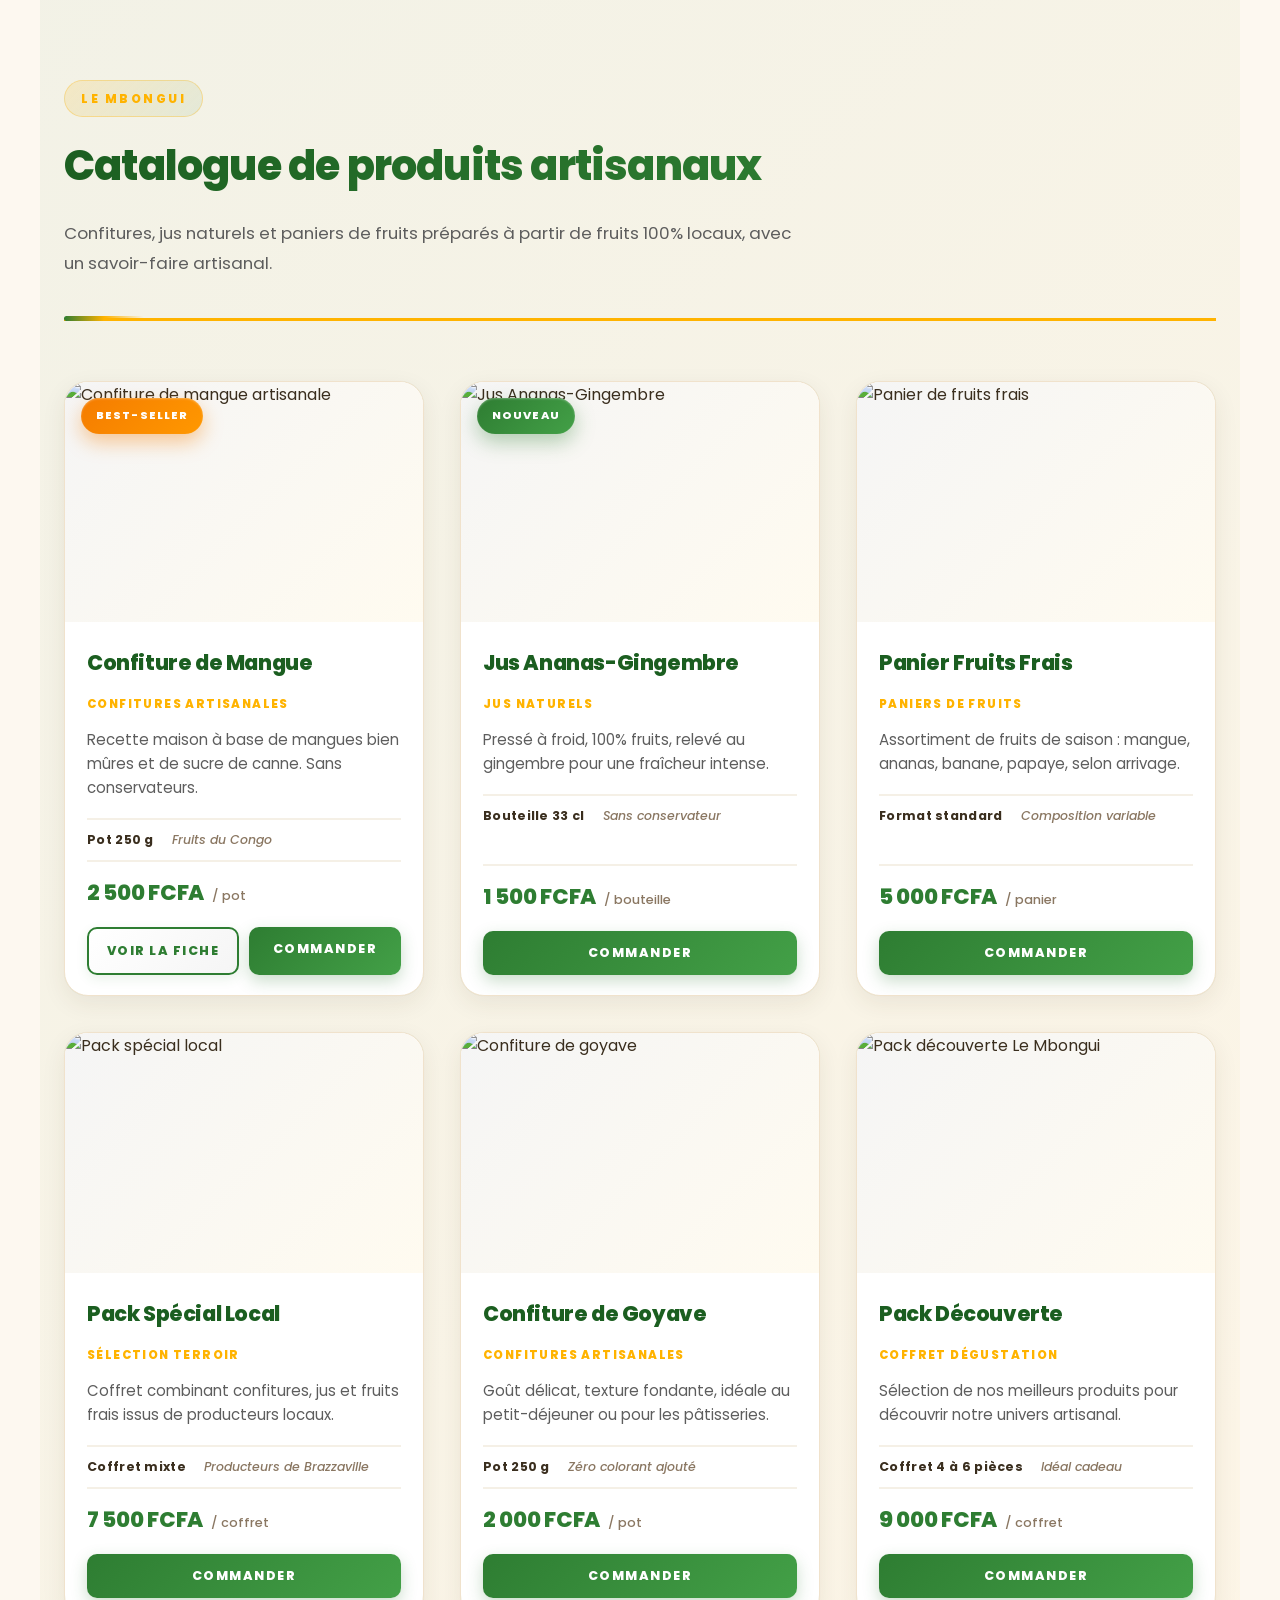
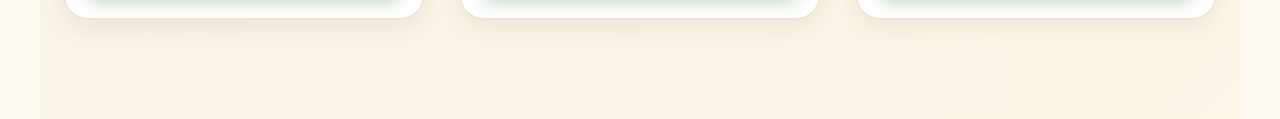
==== catalogue.html @ 591f15d1 "Ajout des fichiers Catalogues" ====
<!DOCTYPE html>
<html lang="fr">
<head>
    <meta charset="UTF-8">
    <meta name="viewport" content="width=device-width, initial-scale=1.0">
    <title>Catalogue - Le Mbongui</title>

    <!-- Google Fonts -->
    <link rel="preconnect" href="https://fonts.googleapis.com">
    <link rel="preconnect" href="https://fonts.gstatic.com" crossorigin>
    <link
        href="https://fonts.googleapis.com/css2?family=Poppins:ital,wght@0,100;0,200;0,300;0,400;0,500;0,600;0,700;0,800;0,900;1,100;1,200;1,300;1,400;1,500;1,600;1,700;1,800;1,900&display=swap"
        rel="stylesheet">

    <!-- Font Awesome pour les icônes -->
    <link rel="stylesheet"
          href="https://cdnjs.cloudflare.com/ajax/libs/font-awesome/6.6.0/css/all.min.css">

    <link rel="stylesheet" href="catalogue.css">
</head>

<body>

<main>
    <!-- SECTION CATALOGUE MODERNE -->
    <section id="catalogue" class="catalogue-wrapper">
        <section class="catalogue-header">
            <div class="catalogue-header-content">
                <span class="catalogue-tag">Le Mbongui</span>
                <h2>Catalogue de produits artisanaux</h2>
                <p>
                    Confitures, jus naturels et paniers de fruits préparés à partir de fruits 100% locaux,
                    avec un savoir-faire artisanal.
                </p>
            </div>
        </section>

        <section class="catalogue-grid-section">
            <div class="catalogue-grid">

                <!-- produit 1 -->
                <article class="product-card">
                    <div class="product-badge">Best-seller</div>
                    <div class="product-image-wrapper">
                        <img src="images/confiture de mangue.jpg" alt="Confiture de mangue artisanale">
                    </div>
                    <div class="product-body">
                        <h3 class="product-title">Confiture de Mangue</h3>
                        <p class="product-category">Confitures artisanales</p>
                        <p class="product-description">
                            Recette maison à base de mangues bien mûres et de sucre de canne. Sans conservateurs.
                        </p>

                        <div class="product-meta-row">
                            <span class="product-unit">Pot 250 g</span>
                            <span class="product-origin">Fruits du Congo</span>
                        </div>

                        <div class="product-footer">
                            <div class="product-price-line">
                                <span class="product-price">2 500 FCFA</span>
                                <span class="product-unit-detail">/ pot</span>
                            </div>
                            <div class="product-actions">
                                <a href="#" class="product-btn product-btn-outline">Voir la fiche</a>
                                <a href="#" class="product-btn">Commander</a>
                            </div>
                        </div>
                    </div>
                </article>

                <!-- produit 2 -->
                <article class="product-card">
                    <div class="product-badge badge-new">Nouveau</div>
                    <div class="product-image-wrapper">
                        <img src="images/jus ananas - gingembre.jpg" alt="Jus Ananas-Gingembre">
                    </div>
                    <div class="product-body">
                        <h3 class="product-title">Jus Ananas-Gingembre</h3>
                        <p class="product-category">Jus naturels</p>
                        <p class="product-description">
                            Pressé à froid, 100% fruits, relevé au gingembre pour une fraîcheur intense.
                        </p>

                        <div class="product-meta-row">
                            <span class="product-unit">Bouteille 33 cl</span>
                            <span class="product-origin">Sans conservateur</span>
                        </div>

                        <div class="product-footer">
                            <div class="product-price-line">
                                <span class="product-price">1 500 FCFA</span>
                                <span class="product-unit-detail">/ bouteille</span>
                            </div>
                            <div class="product-actions">
                                <a href="#" class="product-btn">Commander</a>
                            </div>
                        </div>
                    </div>
                </article>

                <!-- produit 3 -->
                <article class="product-card">
                    <div class="product-image-wrapper">
                        <img src="images/panier de fruits.jpg" alt="Panier de fruits frais">
                    </div>
                    <div class="product-body">
                        <h3 class="product-title">Panier Fruits Frais</h3>
                        <p class="product-category">Paniers de fruits</p>
                        <p class="product-description">
                            Assortiment de fruits de saison : mangue, ananas, banane, papaye, selon arrivage.
                        </p>

                        <div class="product-meta-row">
                            <span class="product-unit">Format standard</span>
                            <span class="product-origin">Composition variable</span>
                        </div>

                        <div class="product-footer">
                            <div class="product-price-line">
                                <span class="product-price">5 000 FCFA</span>
                                <span class="product-unit-detail">/ panier</span>
                            </div>
                            <div class="product-actions">
                                <a href="#" class="product-btn">Commander</a>
                            </div>
                        </div>
                    </div>
                </article>

                <!-- produit 4 -->
                <article class="product-card">
                    <div class="product-image-wrapper">
                        <img src="images/pack spécial local.png" alt="Pack spécial local">
                    </div>
                    <div class="product-body">
                        <h3 class="product-title">Pack Spécial Local</h3>
                        <p class="product-category">Sélection terroir</p>
                        <p class="product-description">
                            Coffret combinant confitures, jus et fruits frais issus de producteurs locaux.
                        </p>

                        <div class="product-meta-row">
                            <span class="product-unit">Coffret mixte</span>
                            <span class="product-origin">Producteurs de Brazzaville</span>
                        </div>

                        <div class="product-footer">
                            <div class="product-price-line">
                                <span class="product-price">7 500 FCFA</span>
                                <span class="product-unit-detail">/ coffret</span>
                            </div>
                            <div class="product-actions">
                                <a href="#" class="product-btn">Commander</a>
                            </div>
                        </div>
                    </div>
                </article>

                <!-- produit 5 -->
                <article class="product-card">
                    <div class="product-image-wrapper">
                        <img src="images/confiture de Goyave.jpg" alt="Confiture de goyave">
                    </div>
                    <div class="product-body">
                        <h3 class="product-title">Confiture de Goyave</h3>
                        <p class="product-category">Confitures artisanales</p>
                        <p class="product-description">
                            Goût délicat, texture fondante, idéale au petit-déjeuner ou pour les pâtisseries.
                        </p>

                        <div class="product-meta-row">
                            <span class="product-unit">Pot 250 g</span>
                            <span class="product-origin">Zéro colorant ajouté</span>
                        </div>

                        <div class="product-footer">
                            <div class="product-price-line">
                                <span class="product-price">2 000 FCFA</span>
                                <span class="product-unit-detail">/ pot</span>
                            </div>
                            <div class="product-actions">
                                <a href="#" class="product-btn">Commander</a>
                            </div>
                        </div>
                    </div>
                </article>

                <!-- produit 6 -->
                <article class="product-card">
                    <div class="product-image-wrapper">
                        <img src="images/coffret de degustation.jpg" alt="Pack découverte Le Mbongui">
                    </div>
                    <div class="product-body">
                        <h3 class="product-title">Pack Découverte</h3>
                        <p class="product-category">Coffret dégustation</p>
                        <p class="product-description">
                            Sélection de nos meilleurs produits pour découvrir notre univers artisanal.
                        </p>

                        <div class="product-meta-row">
                            <span class="product-unit">Coffret 4 à 6 pièces</span>
                            <span class="product-origin">Idéal cadeau</span>
                        </div>

                        <div class="product-footer">
                            <div class="product-price-line">
                                <span class="product-price">9 000 FCFA</span>
                                <span class="product-unit-detail">/ coffret</span>
                            </div>
                            <div class="product-actions">
                                <a href="#" class="product-btn">Commander</a>
                            </div>
                        </div>
                    </div>
                </article>

            </div>
        </section>
    </section>
</main>

</body>
</html>
---- catalogue.css ----
/* RESET SIMPLE */
* {
  margin: 0;
  padding: 0;
  box-sizing: border-box;
}

/* BASE GLOBALE */
body {
  font-family: 'Poppins', sans-serif;
  background-color: #FDF8F0;
  color: #3A2E1E;
  line-height: 1.6;
  overflow-x: hidden;
}

img {
  max-width: 100%;
  display: block;
}

a {
  text-decoration: none;
  color: inherit;
}

/* CATALOGUE WRAPPER */
.catalogue-wrapper {
  max-width: 1200px;
  margin: 0 auto;
  padding: 80px 24px 100px;
  background: linear-gradient(135deg, rgba(46, 125, 50, 0.05) 0%, rgba(255, 179, 0, 0.04) 100%);
  position: relative;
  overflow: hidden;
}

.catalogue-wrapper::before {
  content: '';
  position: absolute;
  top: -50%;
  right: -10%;
  width: 500px;
  height: 500px;
  background: radial-gradient(circle, rgba(46, 125, 50, 0.08) 0%, transparent 70%);
  border-radius: 50%;
  pointer-events: none;
}

.catalogue-wrapper::after {
  content: '';
  position: absolute;
  bottom: -30%;
  left: -15%;
  width: 400px;
  height: 400px;
  background: radial-gradient(circle, rgba(255, 179, 0, 0.06) 0%, transparent 70%);
  border-radius: 50%;
  pointer-events: none;
}

/* CATALOGUE HEADER */
.catalogue-header {
  margin-bottom: 60px;
  padding-bottom: 40px;
  border-bottom: 3px solid #FFB300;
  position: relative;
  z-index: 1;
  animation: slideInDown 0.6s ease-out;
}

@keyframes slideInDown {
  from {
    opacity: 0;
    transform: translateY(-20px);
  }
  to {
    opacity: 1;
    transform: translateY(0);
  }
}

.catalogue-header::before {
  content: '';
  position: absolute;
  bottom: -3px;
  left: 0;
  width: 80px;
  height: 5px;
  background: linear-gradient(90deg, #2E7D32 0%, #FFB300 50%, transparent 100%);
  border-radius: 3px;
  animation: expandWidth 0.8s ease-out;
}

@keyframes expandWidth {
  from {
    width: 0;
  }
  to {
    width: 80px;
  }
}

.catalogue-header-content {
  max-width: 750px;
  z-index: 1;
  position: relative;
}

.catalogue-tag {
  display: inline-block;
  font-size: 0.75rem;
  text-transform: uppercase;
  letter-spacing: 2.5px;
  color: #FFB300;
  font-weight: 800;
  margin-bottom: 16px;
  background: linear-gradient(135deg, rgba(255, 179, 0, 0.15), rgba(46, 125, 50, 0.08));
  padding: 8px 16px;
  border-radius: 25px;
  border: 1px solid rgba(255, 179, 0, 0.3);
  transition: all 0.3s ease;
  animation: fadeInUp 0.6s ease-out 0.1s both;
}

@keyframes fadeInUp {
  from {
    opacity: 0;
    transform: translateY(20px);
  }
  to {
    opacity: 1;
    transform: translateY(0);
  }
}

.catalogue-tag:hover {
  background: linear-gradient(135deg, rgba(255, 179, 0, 0.25), rgba(46, 125, 50, 0.15));
  border-color: rgba(255, 179, 0, 0.5);
}

.catalogue-header h2 {
  font-size: 2.6rem;
  font-weight: 800;
  color: #1B5E20;
  margin: 0 0 18px;
  letter-spacing: -0.8px;
  animation: fadeInUp 0.6s ease-out 0.2s both;
  background: linear-gradient(135deg, #1B5E20, #2E7D32);
  -webkit-background-clip: text;
  -webkit-text-fill-color: transparent;
  background-clip: text;
}

.catalogue-header p {
  font-size: 1.05rem;
  color: #5D5D5D;
  margin: 0;
  line-height: 1.8;
  animation: fadeInUp 0.6s ease-out 0.3s both;
}

/* CATALOGUE GRID */
.catalogue-grid-section {
  margin-top: 0;
  position: relative;
  z-index: 1;
}

.catalogue-grid {
  display: grid;
  grid-template-columns: repeat(3, minmax(0, 1fr));
  gap: 36px;
  animation: fadeInUp 0.8s ease-out 0.4s both;
}

@keyframes scaleInCard {
  from {
    opacity: 0;
    transform: scale(0.95);
  }
  to {
    opacity: 1;
    transform: scale(1);
  }
}

/* PRODUCT CARD */
.product-card {
  position: relative;
  background: #FFFFFF;
  border-radius: 24px;
  overflow: hidden;
  border: 1.5px solid #F0E2CC;
  box-shadow: 0 8px 24px rgba(58, 46, 30, 0.08), 0 0 1px rgba(46, 125, 50, 0.1);
  display: flex;
  flex-direction: column;
  transition: all 0.4s cubic-bezier(0.34, 1.56, 0.64, 1), border-color 0.4s ease;
  height: 100%;
  animation: scaleInCard 0.6s ease-out backwards;
}

.product-card:nth-child(1) { animation-delay: 0.5s; }
.product-card:nth-child(2) { animation-delay: 0.6s; }
.product-card:nth-child(3) { animation-delay: 0.7s; }
.product-card:nth-child(4) { animation-delay: 0.8s; }
.product-card:nth-child(5) { animation-delay: 0.9s; }
.product-card:nth-child(6) { animation-delay: 1s; }

.product-card::before {
  content: '';
  position: absolute;
  top: 0;
  left: 0;
  right: 0;
  bottom: 0;
  background: linear-gradient(135deg, rgba(255, 255, 255, 0.3) 0%, transparent 50%);
  opacity: 0;
  transition: opacity 0.4s ease;
  z-index: 10;
  pointer-events: none;
  border-radius: 24px;
}

.product-card:hover::before {
  opacity: 1;
}

.product-card:hover {
  transform: translateY(-12px) scale(1.02);
  box-shadow: 0 24px 56px rgba(46, 125, 50, 0.18), 0 0 40px rgba(255, 179, 0, 0.1);
  border-color: #2E7D32;
}

/* PRODUCT BADGE */
.product-badge {
  position: absolute;
  top: 16px;
  left: 16px;
  background: linear-gradient(135deg, #F57C00 0%, #FF9800 100%);
  color: #FFFFFF;
  font-size: 0.7rem;
  font-weight: 800;
  text-transform: uppercase;
  letter-spacing: 0.1em;
  padding: 9px 15px;
  border-radius: 24px;
  box-shadow: 0 8px 20px rgba(245, 124, 0, 0.4), inset 0 1px 2px rgba(255, 255, 255, 0.3);
  z-index: 3;
  animation: bounceIn 0.6s cubic-bezier(0.68, -0.55, 0.265, 1.55) 0.5s;
  transform-origin: top left;
}

@keyframes bounceIn {
  0% {
    opacity: 0;
    transform: scale(0) rotate(-45deg);
  }
  50% {
    opacity: 1;
  }
  100% {
    opacity: 1;
    transform: scale(1) rotate(0);
  }
}

.badge-new {
  background: linear-gradient(135deg, #2E7D32 0%, #43A047 100%);
  box-shadow: 0 8px 20px rgba(46, 125, 50, 0.35), inset 0 1px 2px rgba(255, 255, 255, 0.3);
}

.product-badge:hover {
  transform: scale(1.1);
}

/* PRODUCT IMAGE */
.product-image-wrapper {
  height: 240px;
  overflow: hidden;
  background: linear-gradient(135deg, #F5F5F5 0%, #FFFBF0 100%);
  position: relative;
}

.product-image-wrapper::after {
  content: '';
  position: absolute;
  top: 0;
  left: 0;
  right: 0;
  bottom: 0;
  background: linear-gradient(180deg, rgba(46, 125, 50, 0) 0%, rgba(46, 125, 50, 0.05) 100%);
  opacity: 0;
  transition: opacity 0.4s ease;
  z-index: 1;
}

.product-card:hover .product-image-wrapper::after {
  opacity: 1;
}

.product-image-wrapper img {
  width: 100%;
  height: 100%;
  object-fit: cover;
  display: block;
  transition: transform 0.5s cubic-bezier(0.34, 1.56, 0.64, 1), filter 0.4s ease;
}

.product-card:hover .product-image-wrapper img {
  transform: scale(1.12) rotate(1deg);
  filter: brightness(1.08) contrast(1.05);
}

/* PRODUCT BODY */
.product-body {
  padding: 24px 22px 20px;
  display: flex;
  flex-direction: column;
  gap: 10px;
  flex: 1;
}

.product-title {
  font-size: 1.3rem;
  font-weight: 800;
  color: #1B5E20;
  letter-spacing: -0.4px;
  transition: color 0.3s ease, text-shadow 0.3s ease;
  margin-bottom: 4px;
}

.product-card:hover .product-title {
  color: #2E7D32;
  text-shadow: 0 2px 8px rgba(46, 125, 50, 0.15);
}

.product-category {
  font-size: 0.73rem;
  text-transform: uppercase;
  letter-spacing: 0.12em;
  color: #FFB300;
  font-weight: 800;
  transition: all 0.3s ease;
  margin: 2px 0 0 0;
}

.product-card:hover .product-category {
  color: #2E7D32;
  letter-spacing: 0.15em;
}

.product-description {
  font-size: 0.94rem;
  color: #5D5D5D;
  line-height: 1.6;
  margin: 4px 0 0 0;
  transition: color 0.3s ease;
}

.product-card:hover .product-description {
  color: #3A3A3A;
}

/* PRODUCT META */
.product-meta-row {
  display: flex;
  flex-wrap: wrap;
  gap: 10px 18px;
  font-size: 0.78rem;
  margin-top: 8px;
  padding-top: 10px;
  border-top: 2px solid #F5F0E6;
  transition: border-color 0.3s ease;
}

.product-card:hover .product-meta-row {
  border-top-color: #FFB300;
}

.product-unit {
  color: #3A2E1E;
  font-weight: 700;
  letter-spacing: 0.3px;
}

.product-origin {
  color: #8A7762;
  font-style: italic;
  font-weight: 500;
}

/* PRODUCT FOOTER */
.product-footer {
  margin-top: auto;
  padding-top: 14px;
  display: flex;
  flex-direction: column;
  gap: 12px;
  border-top: 2px solid #F5F0E6;
  transition: border-color 0.3s ease;
}

.product-card:hover .product-footer {
  border-top-color: #FFB300;
}

.product-price-line {
  display: flex;
  align-items: baseline;
  gap: 8px;
  transition: transform 0.3s ease;
}

.product-card:hover .product-price-line {
  transform: translateX(2px);
}

.product-price {
  font-size: 1.35rem;
  font-weight: 800;
  color: #2E7D32;
  letter-spacing: -0.3px;
  transition: all 0.3s ease;
  animation: none;
}

.product-card:hover .product-price {
  color: #1B5E20;
  text-shadow: 0 2px 8px rgba(46, 125, 50, 0.2);
  transform: scale(1.05);
}

.product-unit-detail {
  font-size: 0.8rem;
  color: #8A7762;
  font-weight: 500;
}

/* PRODUCT ACTIONS & BUTTONS */
.product-actions {
  display: flex;
  flex-wrap: wrap;
  gap: 10px;
  margin-top: 4px;
}

.product-btn {
  flex: 1 1 120px;
  text-align: center;
  font-size: 0.79rem;
  font-weight: 800;
  text-transform: uppercase;
  letter-spacing: 0.12em;
  padding: 12px 14px;
  border-radius: 10px;
  border: none;
  cursor: pointer;
  background: linear-gradient(135deg, #2E7D32 0%, #43A047 100%);
  color: #FFFFFF;
  transition: all 0.3s cubic-bezier(0.34, 1.56, 0.64, 1);
  box-shadow: 0 6px 16px rgba(46, 125, 50, 0.25), 0 0 1px rgba(46, 125, 50, 0.1);
  position: relative;
  overflow: hidden;
}

.product-btn::before {
  content: '';
  position: absolute;
  top: 0;
  left: -100%;
  width: 100%;
  height: 100%;
  background: linear-gradient(90deg, transparent, rgba(255, 255, 255, 0.2), transparent);
  transition: left 0.5s ease;
}

.product-btn:hover::before {
  left: 100%;
}

.product-btn:hover {
  background: linear-gradient(135deg, #1B5E20 0%, #2E7D32 100%);
  transform: translateY(-3px) scale(1.02);
  box-shadow: 0 12px 28px rgba(46, 125, 50, 0.35), 0 0 20px rgba(46, 125, 50, 0.15);
}

.product-btn:active {
  transform: translateY(-1px) scale(0.98);
}

.product-btn-outline {
  background: linear-gradient(135deg, #FFFFFF 0%, #F5F5F5 100%);
  color: #2E7D32;
  border: 2px solid #2E7D32;
  box-shadow: 0 4px 12px rgba(46, 125, 50, 0.1);
  font-weight: 800;
}

.product-btn-outline:hover {
  background: linear-gradient(135deg, #E8F5E9 0%, #C8E6C9 100%);
  border-color: #1B5E20;
  color: #1B5E20;
  transform: translateY(-3px) scale(1.02);
  box-shadow: 0 10px 24px rgba(46, 125, 50, 0.2);
}

/* RESPONSIVE */
@media (max-width: 900px) {
  .catalogue-grid {
    grid-template-columns: repeat(2, minmax(0, 1fr));
    gap: 28px;
  }

  .catalogue-header h2 {
    font-size: 2rem;
  }

  .catalogue-tag {
    font-size: 0.7rem;
  }
}

@media (max-width: 600px) {
  .catalogue-wrapper {
    padding: 60px 16px 80px;
  }

  .catalogue-grid {
    grid-template-columns: 1fr;
    gap: 24px;
  }

  .catalogue-header {
    margin-bottom: 40px;
    padding-bottom: 30px;
  }

  .catalogue-header h2 {
    font-size: 1.8rem;
    margin: 0 0 14px;
  }

  .catalogue-header p {
    font-size: 0.95rem;
  }

  .product-card {
    border-radius: 18px;
  }

  .product-image-wrapper {
    height: 200px;
  }

  .product-body {
    padding: 18px 16px 16px;
  }

  .product-title {
    font-size: 1.1rem;
  }

  .product-price {
    font-size: 1.15rem;
  }
}
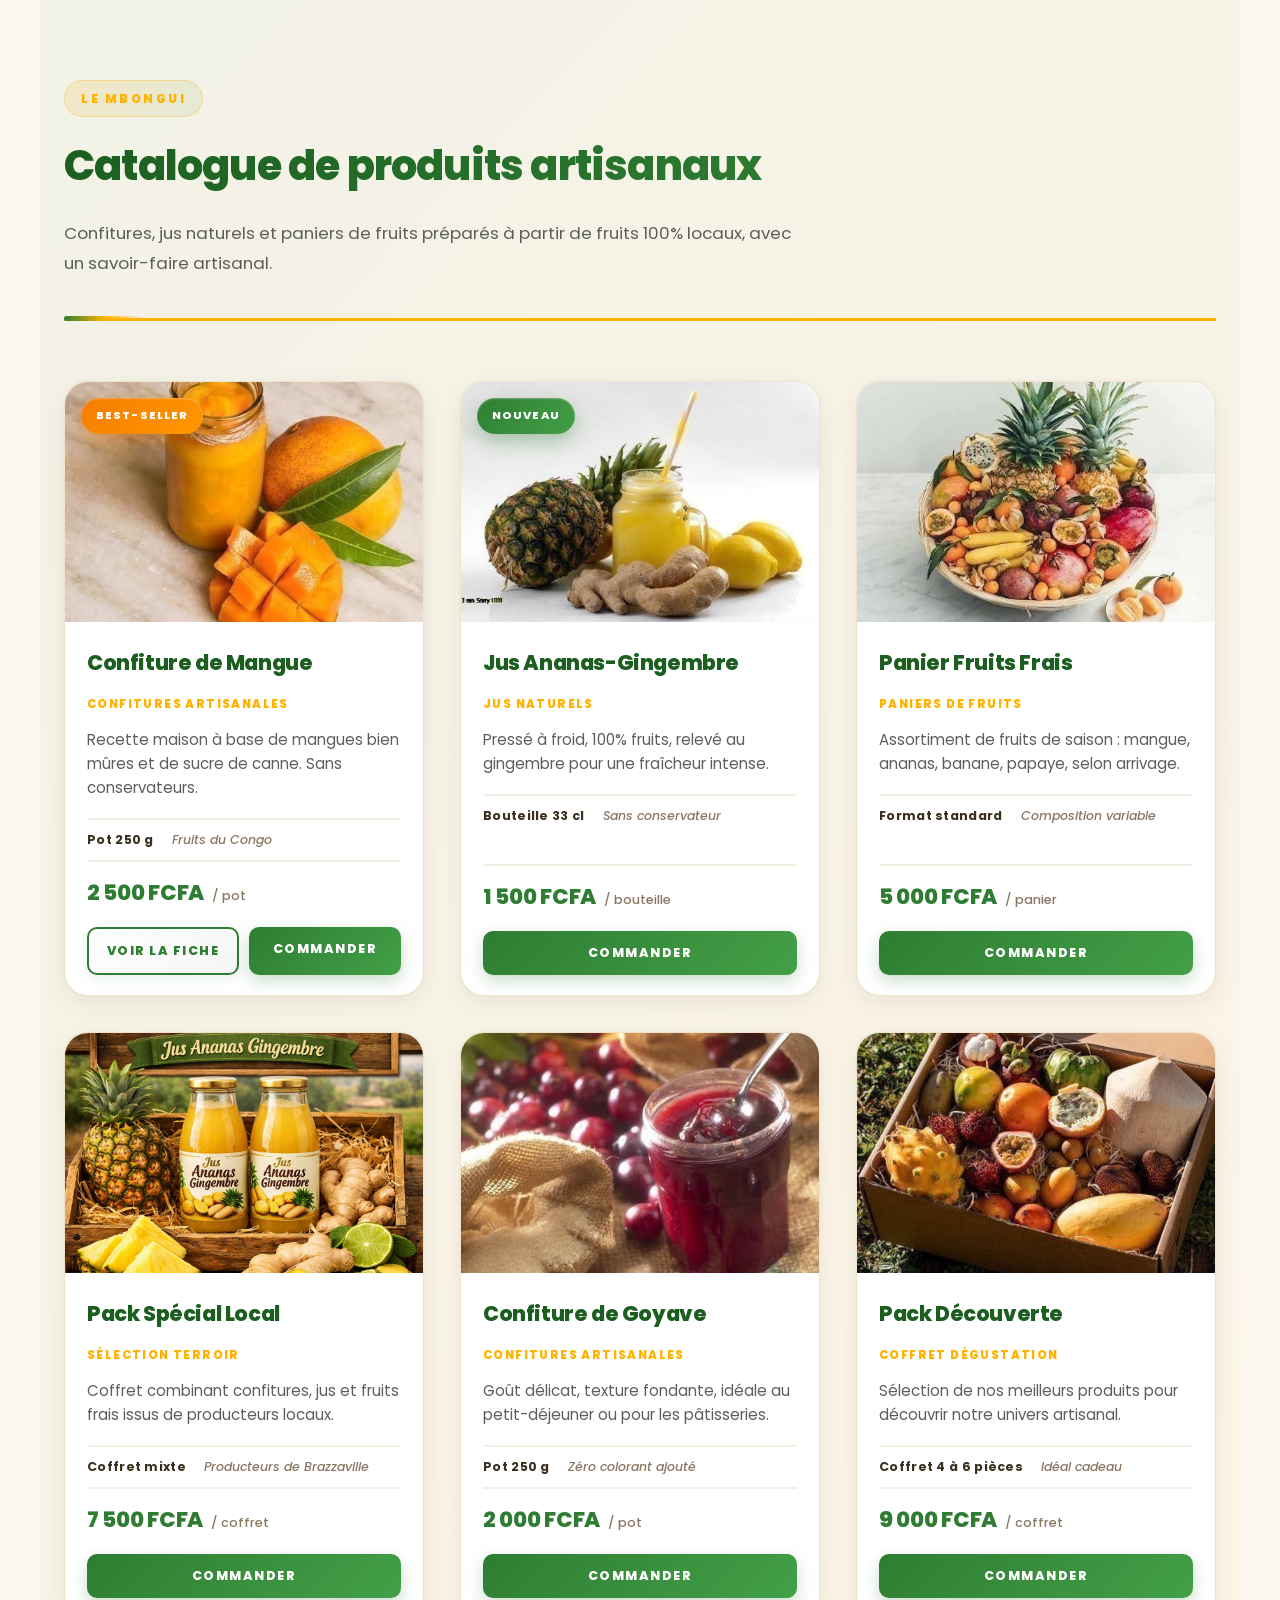
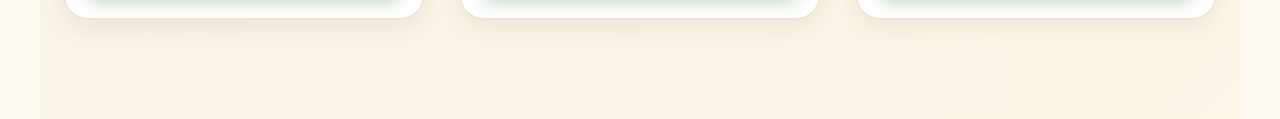
==== commit f135d24d: "Update catalogue.html" ====
--- a/catalogue.html
+++ b/catalogue.html
@@ -5,14 +5,12 @@
     <meta name="viewport" content="width=device-width, initial-scale=1.0">
     <title>Catalogue - Le Mbongui</title>
 
-    <!-- Google Fonts -->
     <link rel="preconnect" href="https://fonts.googleapis.com">
     <link rel="preconnect" href="https://fonts.gstatic.com" crossorigin>
     <link
         href="https://fonts.googleapis.com/css2?family=Poppins:ital,wght@0,100;0,200;0,300;0,400;0,500;0,600;0,700;0,800;0,900;1,100;1,200;1,300;1,400;1,500;1,600;1,700;1,800;1,900&display=swap"
         rel="stylesheet">
 
-    <!-- Font Awesome pour les icônes -->
     <link rel="stylesheet"
           href="https://cdnjs.cloudflare.com/ajax/libs/font-awesome/6.6.0/css/all.min.css">
 
@@ -22,7 +20,7 @@
 <body>
 
 <main>
-    <!-- SECTION CATALOGUE MODERNE -->
+
     <section id="catalogue" class="catalogue-wrapper">
         <section class="catalogue-header">
             <div class="catalogue-header-content">
@@ -38,7 +36,6 @@
         <section class="catalogue-grid-section">
             <div class="catalogue-grid">
 
-                <!-- produit 1 -->
                 <article class="product-card">
                     <div class="product-badge">Best-seller</div>
                     <div class="product-image-wrapper">
@@ -69,7 +66,6 @@
                     </div>
                 </article>
 
-                <!-- produit 2 -->
                 <article class="product-card">
                     <div class="product-badge badge-new">Nouveau</div>
                     <div class="product-image-wrapper">
@@ -99,7 +95,6 @@
                     </div>
                 </article>
 
-                <!-- produit 3 -->
                 <article class="product-card">
                     <div class="product-image-wrapper">
                         <img src="images/panier de fruits.jpg" alt="Panier de fruits frais">
@@ -128,7 +123,6 @@
                     </div>
                 </article>
 
-                <!-- produit 4 -->
                 <article class="product-card">
                     <div class="product-image-wrapper">
                         <img src="images/pack spécial local.png" alt="Pack spécial local">
@@ -157,7 +151,6 @@
                     </div>
                 </article>
 
-                <!-- produit 5 -->
                 <article class="product-card">
                     <div class="product-image-wrapper">
                         <img src="images/confiture de Goyave.jpg" alt="Confiture de goyave">
@@ -186,7 +179,6 @@
                     </div>
                 </article>
 
-                <!-- produit 6 -->
                 <article class="product-card">
                     <div class="product-image-wrapper">
                         <img src="images/coffret de degustation.jpg" alt="Pack découverte Le Mbongui">
